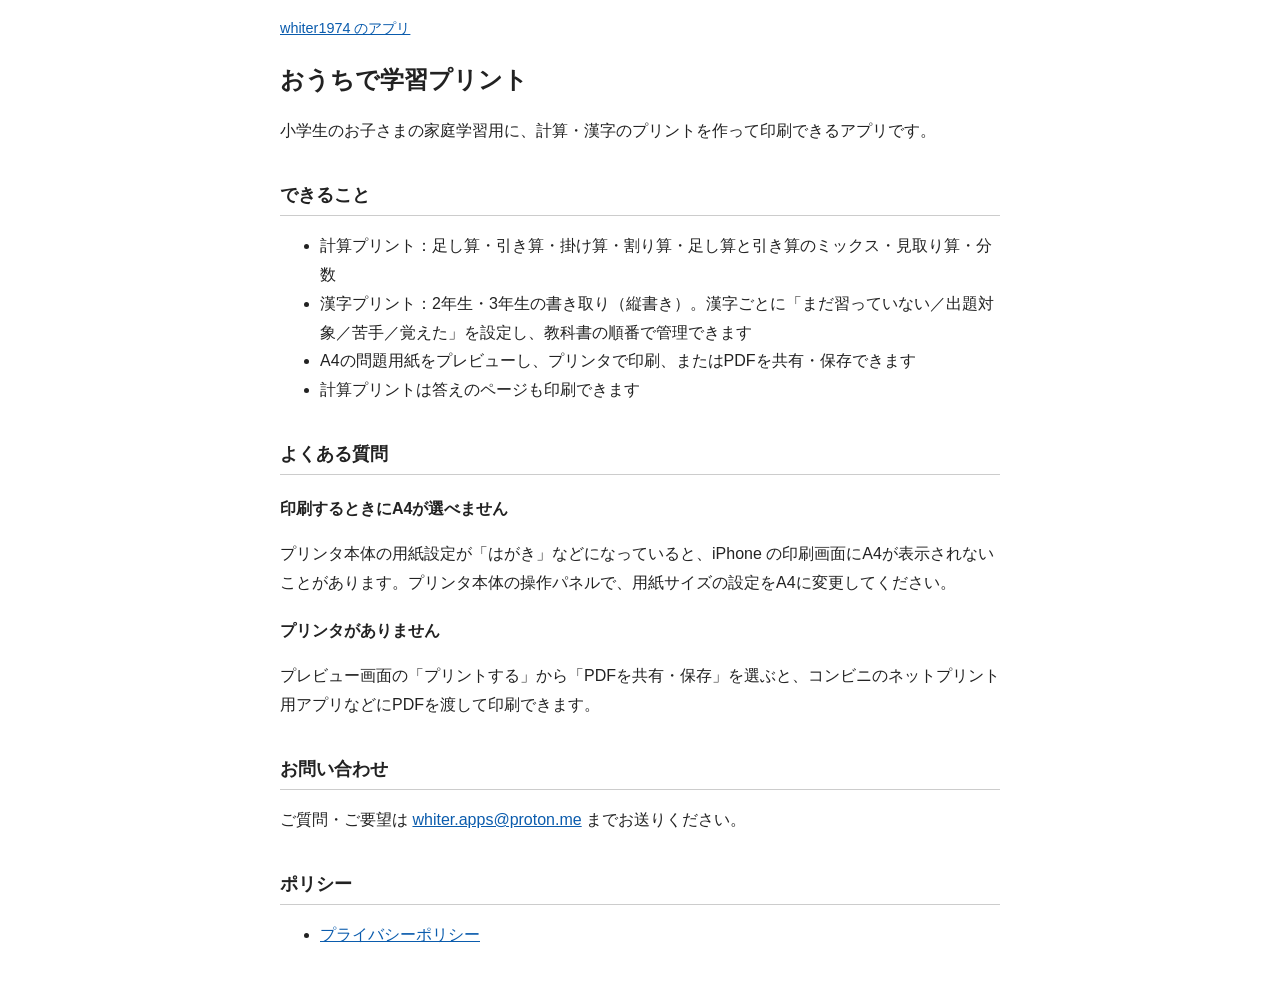
==== ouchiprint/index.html @ 763477de "サポートページ・プライバシーポリシー・app-ads.txtを追加（おうちで学習プリント） Co-Authored-By: Claude Opus 5.5 <noreply@anthropic.com" ====
<!DOCTYPE html>
<html lang="ja">
<head>
<meta charset="utf-8">
<meta name="viewport" content="width=device-width, initial-scale=1">
<title>おうちで学習プリント - サポート</title>
<link rel="stylesheet" href="../style.css">
</head>
<body>
<p class="crumb"><a href="../">whiter1974 のアプリ</a></p>
<h1>おうちで学習プリント</h1>
<p>小学生のお子さまの家庭学習用に、計算・漢字のプリントを作って印刷できるアプリです。</p>

<h2>できること</h2>
<ul>
  <li>計算プリント：足し算・引き算・掛け算・割り算・足し算と引き算のミックス・見取り算・分数</li>
  <li>漢字プリント：2年生・3年生の書き取り（縦書き）。漢字ごとに「まだ習っていない／出題対象／苦手／覚えた」を設定し、教科書の順番で管理できます</li>
  <li>A4の問題用紙をプレビューし、プリンタで印刷、またはPDFを共有・保存できます</li>
  <li>計算プリントは答えのページも印刷できます</li>
</ul>

<h2>よくある質問</h2>
<h3>印刷するときにA4が選べません</h3>
<p>プリンタ本体の用紙設定が「はがき」などになっていると、iPhone の印刷画面にA4が表示されないことがあります。プリンタ本体の操作パネルで、用紙サイズの設定をA4に変更してください。</p>
<h3>プリンタがありません</h3>
<p>プレビュー画面の「プリントする」から「PDFを共有・保存」を選ぶと、コンビニのネットプリント用アプリなどにPDFを渡して印刷できます。</p>

<h2>お問い合わせ</h2>
<p>ご質問・ご要望は <a href="mailto:whiter.apps@proton.me">whiter.apps@proton.me</a> までお送りください。</p>

<h2>ポリシー</h2>
<ul>
  <li><a href="privacy.html">プライバシーポリシー</a></li>
</ul>
</body>
</html>
---- style.css ----
body {
  font-family: -apple-system, "Hiragino Sans", "Noto Sans JP", sans-serif;
  line-height: 1.8;
  max-width: 720px;
  margin: 0 auto;
  padding: 16px;
  color: #222;
  background: #fff;
}
h1 { font-size: 1.5rem; }
h2 { font-size: 1.15rem; margin-top: 2rem; border-bottom: 1px solid #ccc; padding-bottom: 4px; }
h3 { font-size: 1rem; margin-top: 1.25rem; }
a { color: #0b5cad; }
.crumb { font-size: 0.9rem; margin: 0; }
.apps { list-style: none; padding: 0; }
.apps li { margin: 12px 0; }
.apps a { font-weight: bold; font-size: 1.1rem; }
.apps span { display: block; color: #555; font-size: 0.95rem; }
@media (prefers-color-scheme: dark) {
  body { color: #eee; background: #111; }
  a { color: #7ab8ff; }
  .apps span { color: #aaa; }
  h2 { border-color: #444; }
}
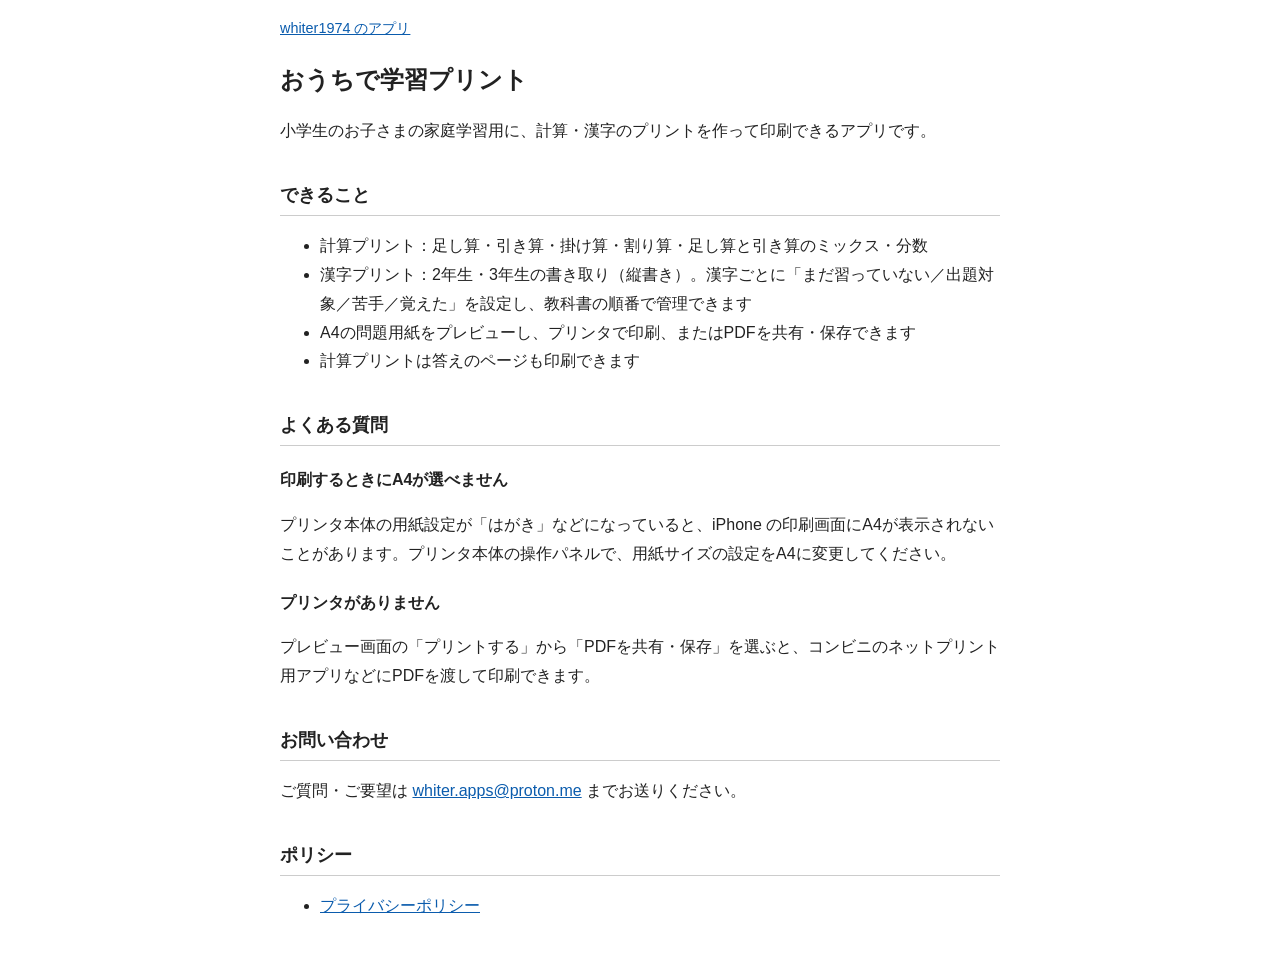
==== commit 50eecc0f: "おうちで学習プリント: 見取り算の記載を削除" ====
--- a/ouchiprint/index.html
+++ b/ouchiprint/index.html
@@ -13,7 +13,7 @@
 
 <h2>できること</h2>
 <ul>
-  <li>計算プリント：足し算・引き算・掛け算・割り算・足し算と引き算のミックス・見取り算・分数</li>
+  <li>計算プリント：足し算・引き算・掛け算・割り算・足し算と引き算のミックス・分数</li>
   <li>漢字プリント：2年生・3年生の書き取り（縦書き）。漢字ごとに「まだ習っていない／出題対象／苦手／覚えた」を設定し、教科書の順番で管理できます</li>
   <li>A4の問題用紙をプレビューし、プリンタで印刷、またはPDFを共有・保存できます</li>
   <li>計算プリントは答えのページも印刷できます</li>
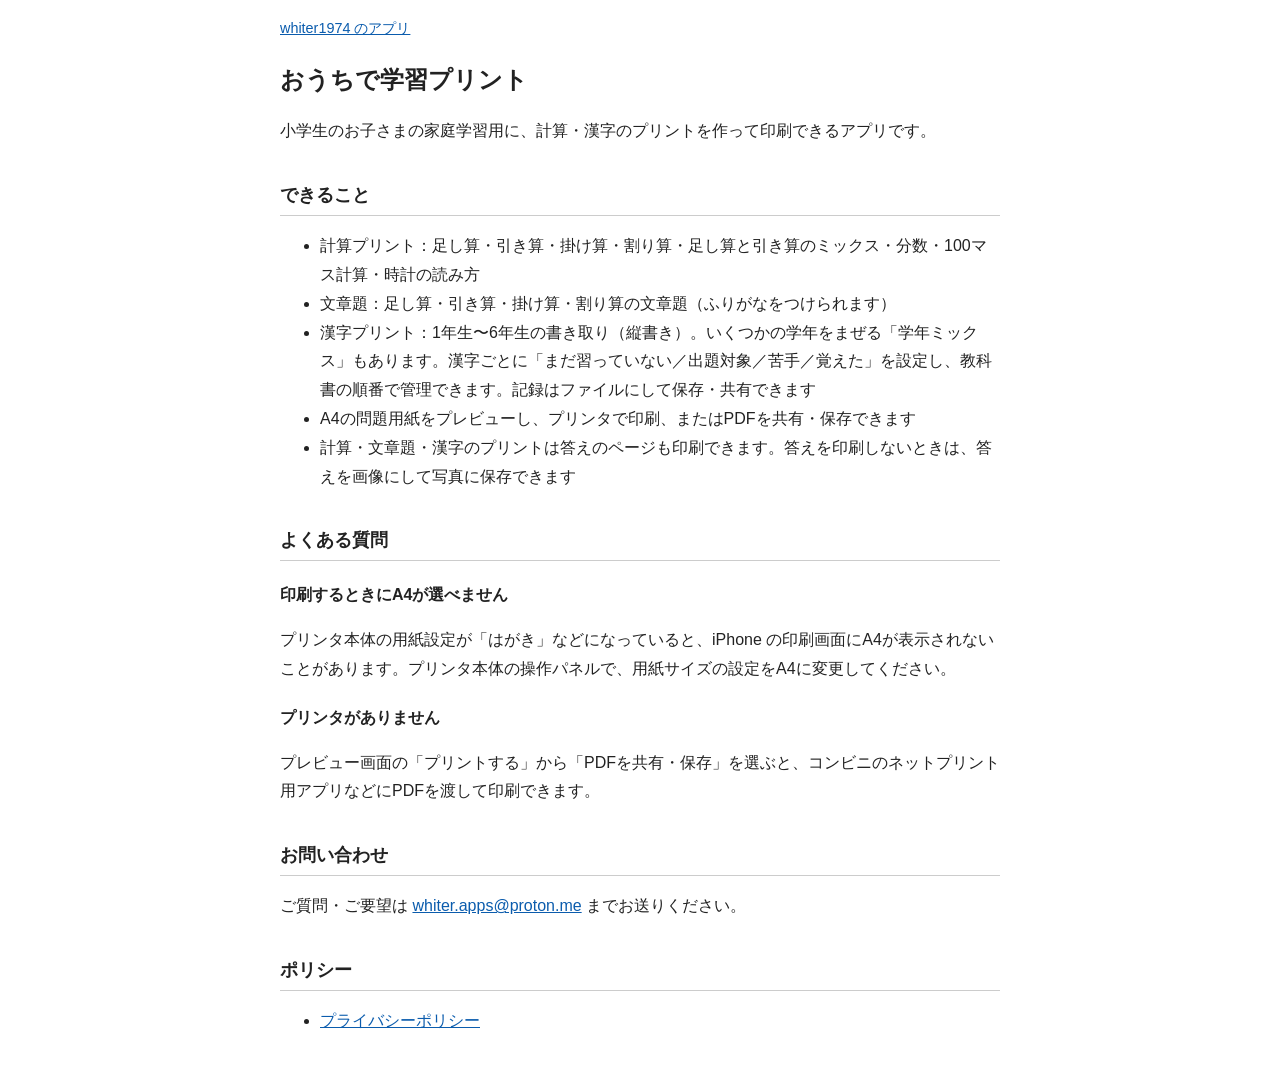
==== commit e89e5eed: "おうちで学習プリント 1.3.0: 答えの画像・漢字の記録のファイル・写真の許可をポリシーに追記し、できることを更新する Co-Authored-By: Claude Opus 5.5 <norepl" ====
--- a/ouchiprint/index.html
+++ b/ouchiprint/index.html
@@ -13,10 +13,11 @@
 
 <h2>できること</h2>
 <ul>
-  <li>計算プリント：足し算・引き算・掛け算・割り算・足し算と引き算のミックス・分数</li>
-  <li>漢字プリント：2年生・3年生の書き取り（縦書き）。漢字ごとに「まだ習っていない／出題対象／苦手／覚えた」を設定し、教科書の順番で管理できます</li>
+  <li>計算プリント：足し算・引き算・掛け算・割り算・足し算と引き算のミックス・分数・100マス計算・時計の読み方</li>
+  <li>文章題：足し算・引き算・掛け算・割り算の文章題（ふりがなをつけられます）</li>
+  <li>漢字プリント：1年生〜6年生の書き取り（縦書き）。いくつかの学年をまぜる「学年ミックス」もあります。漢字ごとに「まだ習っていない／出題対象／苦手／覚えた」を設定し、教科書の順番で管理できます。記録はファイルにして保存・共有できます</li>
   <li>A4の問題用紙をプレビューし、プリンタで印刷、またはPDFを共有・保存できます</li>
-  <li>計算プリントは答えのページも印刷できます</li>
+  <li>計算・文章題・漢字のプリントは答えのページも印刷できます。答えを印刷しないときは、答えを画像にして写真に保存できます</li>
 </ul>
 
 <h2>よくある質問</h2>
